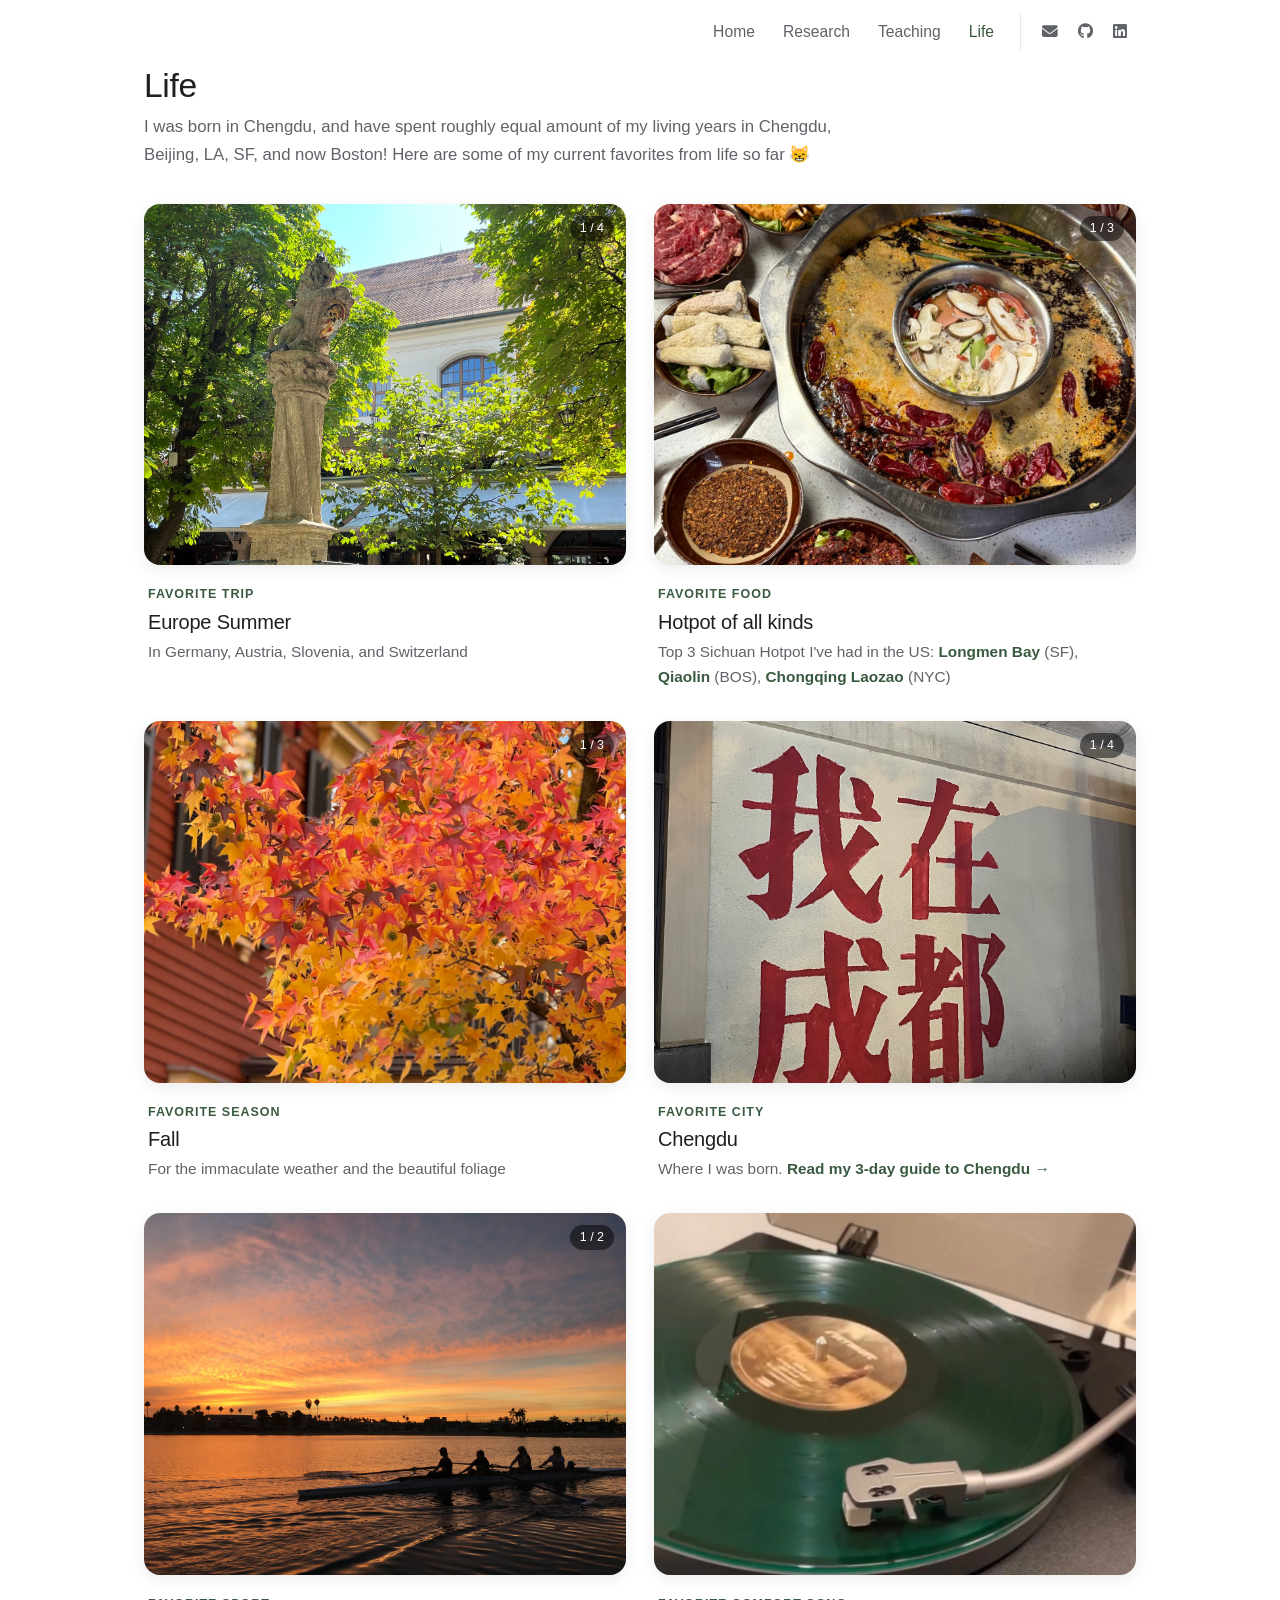
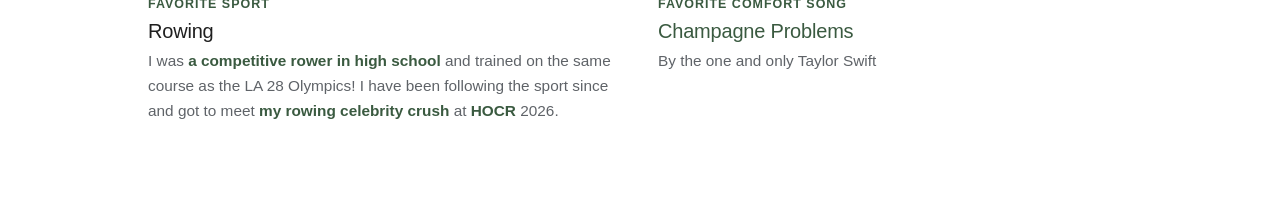
==== life.html @ c8f09372 "launching" ====
<!doctype html>
<html lang="en">
<head>
    <meta charset="utf-8">
    <meta name="viewport" content="width=device-width, initial-scale=1">
    <meta name="description" content="A few of Teresa Luo's current favorites from life.">
    <meta name="theme-color" content="#ffffff">
    <title>Life · Teresa Luo</title>
    <link rel="icon" href="data:image/svg+xml,<svg xmlns=%22http://www.w3.org/2000/svg%22 viewBox=%220 0 100 100%22><text y=%22.9em%22 font-size=%2290%22>🐼</text></svg>">
    <link rel="stylesheet" href="https://cdnjs.cloudflare.com/ajax/libs/font-awesome/6.5.2/css/all.min.css">
    <link rel="stylesheet" href="assets/site.css">
</head>
<body data-page="life">

<header class="site-header">
    <div class="wrap nav-row">
        <button class="nav-toggle" type="button" aria-label="Menu" aria-expanded="false"><i class="fa-solid fa-bars"></i></button>
        <nav class="site-nav" aria-label="Main">
            <a href="index.html" data-nav="home">Home</a>
            <a href="research.html" data-nav="research">Research</a>
            <a href="teaching.html" data-nav="teaching">Teaching</a>
            <a href="life.html" data-nav="life">Life</a>
            <span class="nav-icons">
                <a href="#" data-email="ude.dravrah.g@oulaseret" title="Email" aria-label="Email"><i class="fa-solid fa-envelope"></i></a>
                <a href="https://github.com/teresalluo" target="_blank" rel="noopener" title="GitHub" aria-label="GitHub"><i class="fa-brands fa-github"></i></a>
                <a href="https://www.linkedin.com/in/teresa-luo-lmk1210/" target="_blank" rel="noopener" title="LinkedIn" aria-label="LinkedIn"><i class="fa-brands fa-linkedin"></i></a>
            </span>
        </nav>
    </div>
</header>

<main class="wrap">
    <h1 class="page-title">Life</h1>
    <p class="page-intro">
        I was born in Chengdu, and have spent roughly equal amount of my living years in Chengdu, Beijing, LA,
        SF, and now Boston! Here are some of my current favorites from life so far 😸
    </p>

    <div class="fav-grid">

        <!-- Trip -->
        <article class="fav-card">
            <div class="carousel">
                <div class="carousel-track">
                    <figure class="slide">
                        <img src="images/life/trip-munich.jpg" alt="" data-ph="Munich">
                        <figcaption><b>Munich, Germany</b></figcaption>
                    </figure>
                    <figure class="slide">
                        <img src="images/life/trip-salzburg.jpg" alt="" data-ph="Salzburg">
                        <figcaption><b>Salzburg, Austria</b></figcaption>
                    </figure>
                    <figure class="slide">
                        <img src="images/life/trip-slovenia.jpg" alt="" data-ph="Slovenia">
                        <figcaption><b>Lake Bled, Slovenia</b></figcaption>
                    </figure>
                    <figure class="slide">
                        <img src="images/life/trip-switzerland.jpg" alt="" data-ph="Switzerland">
                        <figcaption><b>Männlichen, Switzerland</b></figcaption>
                    </figure>
                </div>
            </div>
            <div class="fav-label">
                <span class="kicker">Favorite trip</span>
                <h3>Europe Summer</h3>
                <p>In Germany, Austria, Slovenia, and Switzerland</p>
            </div>
        </article>


        <!-- Food -->
        <article class="fav-card">
            <div class="carousel">
                <div class="carousel-track">
                    <figure class="slide">
                        <img src="images/life/hotpot-1.jpg" alt="" data-ph="#1 Longmen Bay">
                        <figcaption><b>Sichuan Hotpot</b>All time favorite.</figcaption>
                    </figure>
                    <figure class="slide">
                        <img src="images/life/hotpot-2.jpg" alt="" data-ph="#2 Qiaolin">
                        <figcaption><b>Homemade Hotpot</b>Family tradition for Chinese New Year.</figcaption>
                    </figure>
                    <figure class="slide">
                        <img src="images/life/hotpot-3.jpg" alt="" data-ph="#3 Chongqing Laozao">
                        <figcaption><b>Beijing Lamb Hotpot</b>Perfect for winter.</figcaption>
                    </figure>
                </div>
            </div>
            <div class="fav-label">
                <span class="kicker">Favorite food</span>
                <h3>Hotpot of all kinds</h3>
                <p>Top 3 Sichuan Hotpot I've had in the US: <a href="https://share.google/31XPvJmdEYuAkTOsK" target="_blank" rel="noopener">Longmen Bay</a> (SF), <a href="https://share.google/3raqcWEhiXkG2h8Eh" target="_blank" rel="noopener">Qiaolin</a> (BOS), <a href="https://share.google/3NQvRjx6LR2bCLamO" target="_blank" rel="noopener">Chongqing Laozao</a> (NYC)</p>
            </div>
        </article>


        <!-- Season -->
        <article class="fav-card">
            <div class="carousel">
                <div class="carousel-track">
                    <figure class="slide">
                        <img src="images/life/boston-fall-1.jpg" alt="" data-ph="Boston fall 1">
                        <figcaption><b>Cambridge, MA</b></figcaption>
                    </figure>
                    <figure class="slide">
                        <img src="images/life/boston-fall-2.jpg" alt="" data-ph="Boston fall 2">
                        <figcaption><b>Boston, MA</b></figcaption>
                    </figure>
                    <figure class="slide">
                        <img src="images/life/berkeley-fall.jpg" alt="" data-ph="Berkeley fall">
                        <figcaption><b>Berkeley, CA</b></figcaption>
                    </figure>
                </div>
            </div>
            <div class="fav-label">
                <span class="kicker">Favorite season</span>
                <h3>Fall</h3>
                <p>For the immaculate weather and the beautiful foliage</p>
            </div>
        </article>

        <!-- City -->
        <article class="fav-card">
            <div class="carousel">
                <div class="carousel-track">
                    <figure class="slide">
                        <img src="images/life/chengdu-1.jpg" alt="" data-ph="Chengdu-1">
                        <figcaption><b>玉林 (Yulin)</b></figcaption>
                    </figure>
                    <figure class="slide">
                        <img src="images/life/chengdu-2.jpg" alt="" data-ph="Chengdu-2">
                        <figcaption><b>人民公园 (People's Park)</b></figcaption>
                    </figure>
                    <figure class="slide">
                        <img src="images/life/chengdu-3.jpg" alt="" data-ph="Chengdu-3">
                        <figcaption><b>宽窄巷子 (Kuanzhai Alley)</b></figcaption>
                    </figure>
                    <figure class="slide">
                        <img src="images/life/chengdu-4.jpg" alt="" data-ph="Chengdu-4">
                        <figcaption><b>熊猫谷 (Panda Valley)</b></figcaption>
                    </figure>
                </div>
            </div>
            <div class="fav-label">
                <span class="kicker">Favorite city</span>
                <h3>Chengdu</h3>
                <p>Where I was born. <a href="https://docs.google.com/document/d/1J1O_hslM74y4-bNJDD3VA3Fhli7TK6GT7sq55f9Pz04/edit?usp=sharing" target="_blank" rel="noopener noreferrer">Read my 3-day guide to Chengdu →</a></p>
            </div>
        </article>

        <!-- Sport -->
        <article class="fav-card">
            <div class="carousel">
                <div class="carousel-track">
                    <figure class="slide">
                        <img src="images/life/rowing-1.jpg" alt="" data-ph="rowing-1">
                        <figcaption><b>Long Beach 2019</b>Novice year!</figcaption>

                    </figure>
                    <figure class="slide">
                        <img src="images/life/rowing-2.jpg" alt="" data-ph="rowing-2">
                        <figcaption><b>Cambridge 2026</b>Women's Olympic team at HOCR.</figcaption>
                    </figure>
                </div>
            </div>
            <div class="fav-label">
                <span class="kicker">Favorite sport</span>
                <h3>Rowing</h3>
                <p>I was <a href="https://www.longbeachjuniorcrew.org/" target="_blank" rel="noopener">a competitive rower in high school</a> and trained on the same course as the LA 28 Olympics! I have been following the sport since and got to meet <a href="https://usrowing.org/rosters/2025-senior/kaitlin-knifton" target="_blank" rel="noopener">my rowing celebrity crush</a> at <a href="https://hocr.org/" target="_blank" rel="noopener">HOCR</a> 2026.  </p>
            </div>
        </article>


        <!-- Song -->
        <article class="fav-card">
            <div class="carousel">
                <div class="carousel-track">
                    <figure class="slide">
                        <img src="images/life/champagne-problems.jpg" alt="Green vinyl record playing on a turntable">
                    </figure>
                </div>
            </div>
            <div class="fav-label">
                <span class="kicker">Favorite comfort song</span>
                <h3><a href="https://www.youtube.com/watch?v=wMpqCRF7TKg" target="_blank" rel="noopener">Champagne Problems</a></h3>
                <p>By the one and only Taylor Swift</p>
            </div>
        </article>

    </div>
</main>

<script src="assets/site.js"></script>
</body>
</html>
---- assets/site.css ----
/* =========================================================
   Teresa Luo — personal site
   Shared styles for every page. Plain CSS, no framework.
   Tweak the tokens in :root to restyle the whole site.
   ========================================================= */

:root {
    --bg: #ffffff;
    --card: #ffffff;            /* card surfaces */
    --text: #1f1f1f;
    --muted: #5f6368;
    --faint: #9aa0a6;
    --line: #e9e9e7;
    --line-strong: #dddddd;     /* borders on hover */
    --soft: #f6f6f4;
    --accent: #3a5a40;          /* deep forest green: links, active nav, highlights */
    --accent-dark: #263d2b;     /* hover / pressed */
    --accent-soft: #eaf0eb;
    --tbd-bg: #fff6dc;          /* placeholder highlight, remove .tbd when text is final */
    --tbd-line: #e2b33c;
    --radius: 12px;
    --shadow: 0 4px 16px rgba(0, 0, 0, 0.08);
    --shadow-lg: 0 10px 30px rgba(0, 0, 0, 0.14);
    --ease: 0.3s cubic-bezier(.4, 0, .2, 1);
    --wrap: 1040px;
    --gutter: 24px;
}

* { box-sizing: border-box; }

html { scroll-behavior: smooth; }

body {
    margin: 0;
    background: var(--bg);
    color: var(--text);
    /* System font stack: San Francisco on Mac/iPhone, Segoe UI on Windows, Roboto on Android */
    font-family: -apple-system, BlinkMacSystemFont, "Segoe UI", Roboto, "Helvetica Neue", Arial, sans-serif;
    font-size: 17px;
    font-weight: 300;
    line-height: 1.65;
    -webkit-font-smoothing: antialiased;
}

img { max-width: 100%; display: block; }

a { color: var(--accent); text-decoration: none; transition: color var(--ease); }
a:hover { color: var(--accent-dark); text-decoration: underline; text-underline-offset: 3px; }

:focus-visible { outline: 2px solid var(--accent); outline-offset: 3px; border-radius: 4px; }

h1, h2, h3 { font-weight: 500; letter-spacing: -0.01em; line-height: 1.25; margin: 0; }

.wrap {
    max-width: var(--wrap);
    margin: 0 auto;
    padding: 0 var(--gutter);
}

.muted { color: var(--muted); }

/* ---------- Placeholder helpers ---------- */

/* Inline text that still needs writing. Delete the class when done. */
.tbd {
    background: var(--tbd-bg);
    border-bottom: 1.5px dashed var(--tbd-line);
    padding: 0 3px;
    border-radius: 3px;
    color: #6b5313;
}

/* Grey box that replaces any <img data-ph> whose file isn't there yet. */
.ph {
    width: 100%;
    height: 100%;
    min-height: 120px;
    display: flex;
    flex-direction: column;
    align-items: center;
    justify-content: center;
    gap: 4px;
    text-align: center;
    padding: 12px;
    background:
        repeating-linear-gradient(45deg, #f1f1ef 0 10px, #f7f7f5 10px 20px);
    color: var(--faint);
    font-size: 0.9rem;
}
.ph i { font-size: 1.6rem; margin-bottom: 2px; }
.ph span { color: var(--muted); font-weight: 500; }
.ph code { font-family: ui-monospace, SFMono-Regular, Menlo, monospace; font-size: 0.72rem; color: var(--faint); word-break: break-all; }

/* ---------- Header / nav ---------- */

.site-header {
    position: sticky;
    top: 0;
    z-index: 50;
    background: rgba(255, 255, 255, 0.94);
    backdrop-filter: blur(10px);
    -webkit-backdrop-filter: blur(10px);
    border-bottom: 1px solid transparent;
    transition: border-color var(--ease);
}
.site-header.scrolled { border-bottom-color: var(--line); }

.nav-row {
    display: flex;
    align-items: center;
    justify-content: flex-end;
    height: 64px;
}

.site-nav { display: flex; align-items: center; gap: 4px; }

.site-nav a {
    color: var(--muted);
    padding: 6px 12px;
    border-radius: 999px;
    font-size: 0.98rem;
}
.site-nav a:hover { color: var(--accent); text-decoration: none; }
.site-nav a.active { color: var(--accent); font-weight: 500; }

.nav-icons {
    display: flex;
    gap: 2px;
    margin-left: 10px;
    padding-left: 12px;
    border-left: 1px solid var(--line);
}
.nav-icons a { padding: 6px 9px; }

.nav-toggle {
    display: none;
    background: none;
    border: 0;
    font-size: 1.25rem;
    color: var(--text);
    padding: 8px;
    cursor: pointer;
}

/* ---------- Page scaffolding ---------- */

main.wrap { padding-bottom: 80px; }  /* bottom space on every page, and above the footer on Home */

.page-title { font-size: 2.1rem; font-weight: 400; margin-bottom: 0.4rem; }

.page-intro {
    color: var(--muted);
    max-width: 720px;
    margin: 0 0 2.2rem;
    font-size: 1.05rem;
}

.section-title {
    font-size: 1.35rem;
    font-weight: 500;
    margin-bottom: 0.9rem;
}

.block { margin-top: 64px; }

.kicker {
    display: inline-block;
    font-size: 0.78rem;
    font-weight: 600;
    letter-spacing: 0.08em;
    text-transform: uppercase;
    color: var(--accent);
}

.chip {
    display: inline-block;
    font-size: 0.8rem;
    font-weight: 500;
    padding: 2px 10px;
    border-radius: 999px;
    background: var(--soft);
    color: var(--muted);
    border: 1px solid var(--line);
}
.chip.accent { background: var(--accent-soft); color: var(--accent); border-color: #cfdfd2; }

.more-link { font-weight: 500; }

/* ---------- Footer ---------- */

.site-footer {
    margin-top: 0;
    padding: 0 var(--gutter) 28px;
    color: var(--faint);
    font-size: 0.88rem;
}
/* short, centered footer line instead of a full-width band */
.site-footer .wrap {
    max-width: 360px;
    padding: 12px 0 0;
    border-top: 1px solid var(--line);
    display: flex;
    flex-direction: column;
    align-items: center;
    gap: 2px;
    text-align: center;
}
.last-updated { font-size: 0.8rem; }
.site-footer a { color: var(--muted); }

/* =========================================================
   HOME
   ========================================================= */

.hero {
    display: grid;
    grid-template-columns: 280px 1fr;
    gap: 48px;
    align-items: center;        /* photo is vertically centered on the intro text */
}

.hero-photo {
    width: 280px;
    aspect-ratio: 4 / 5;
    border-radius: 18px;
    overflow: hidden;
    background: var(--soft);
    box-shadow: var(--shadow);
}
.hero-photo img { width: 100%; height: 100%; object-fit: cover; }


.hero-text h1 {
    font-size: 2.3rem;
    font-weight: 400;
    margin-bottom: 1rem;
}
.hero-text p { margin: 0 0 1rem; }
.hero-text p a { font-weight: 600; }  /* bold links in the intro bio */



/* Research on Home: left rule, title / authors / "venue | links" */
.home-pubs { display: flex; flex-direction: column; gap: 36px; max-width: 860px; }
.home-pub {
    border-left: 2px solid var(--line);
    padding: 2px 0 2px 18px;
    line-height: 1.6;
}
.home-pub .pub-title { margin-bottom: 2px; }
.eq-note { color: var(--muted); font-size: 0.82rem; }
.pub-meta { display: flex; flex-wrap: wrap; align-items: baseline; }
.pub-meta > * + *::before {
    content: "|";
    color: var(--muted);
    margin: 0 10px;
    display: inline-block;   /* keeps the bar from being underlined on link hover */
}
.pub-meta > span { color: var(--accent); }

/* News: fixed-height, scrollable list */
.news {
    max-height: 340px;
    overflow-y: auto;
    border: 1px solid var(--line);
    border-radius: var(--radius);
    padding: 4px 20px;
    scrollbar-width: thin;
    /* fade the bottom edge so it reads as scrollable */
    mask-image: linear-gradient(to bottom, #000 85%, transparent);
    -webkit-mask-image: linear-gradient(to bottom, #000 85%, transparent);
}
.news ul { list-style: none; margin: 0; padding: 0 0 40px; }
.news li {
    display: grid;
    grid-template-columns: 96px 1fr;
    gap: 16px;
    padding: 14px 0;
    border-bottom: 1px solid var(--line);
}
.news li:last-child { border-bottom: 0; }
.news time { color: var(--faint); font-size: 0.92rem; font-variant-numeric: tabular-nums; padding-top: 1px; }
.news p { margin: 0; }
.news .chip { margin-right: 6px; font-size: 0.72rem; padding: 1px 8px; vertical-align: 2px; }

/* =========================================================
   RESEARCH  (simple list: title / authors / venue | links)
   ========================================================= */

.pub-section { margin-top: 8px; }
.pub-section + .pub-section { margin-top: 56px; }

.pubs { display: flex; flex-direction: column; gap: 32px; max-width: 860px; }

.pub { line-height: 1.55; }
.pub-title { display: inline-block; color: var(--accent); font-size: 1.2rem; font-weight: 500; margin-bottom: 4px; }
.pub-title:hover { color: var(--accent-dark); }
.pub-authors { color: var(--muted); }
.pub-authors .me { color: var(--text); font-weight: 650; }  /* your name: raise to 700 for even bolder */
.pub-venue { color: var(--muted); font-style: italic; margin-top: 2px; }
.pub-links {
    display: flex;
    flex-wrap: wrap;
    gap: 4px 0;
    margin-top: 8px;
    font-family: ui-monospace, SFMono-Regular, Menlo, monospace;
    font-size: 0.88rem;
}
.pub-links a { color: var(--accent); text-decoration: underline; text-underline-offset: 4px; text-decoration-thickness: 1px; }
.pub-links a:hover { color: var(--accent-dark); }
.pub-links a.pending { opacity: 0.45; pointer-events: none; }
/* "publication / poster": slash added between links in the same row */
.pub-links > * + *::before {
    content: "/";
    display: inline-block;   /* keeps the slash from being underlined */
    margin: 0 10px;
    color: var(--muted);
    text-decoration: none;
}

/* link rows on the Projects page */
.research-links { display: flex; flex-wrap: wrap; gap: 6px 18px; }
.research-link { color: var(--text); font-size: 0.95rem; font-weight: 500; }
.research-link i { color: var(--accent); margin-right: 5px; width: 14px; }
.research-link:hover { color: var(--accent); }
.research-link.disabled { opacity: 0.5; pointer-events: none; }


/* =========================================================
   TEACHING  (timeline after stellakaval.github.io/teaching)
   ========================================================= */

.carousel-arrow {
    position: absolute;
    top: 50%;
    transform: translateY(-50%);
    width: 40px;
    height: 40px;
    border-radius: 50%;
    border: 0;
    background: rgba(255, 255, 255, 0.95);
    color: var(--text);
    box-shadow: var(--shadow);
    cursor: pointer;
    display: grid;
    place-items: center;
    font-size: 0.95rem;
    z-index: 2;
    transition: background var(--ease), opacity var(--ease);
}
.carousel-arrow:hover { background: #fff; color: var(--accent); }

/* --- Timeline --- */
/* Each phase gets its own vertical line; the gap between lines separates phases */
.phase {
    border-left: 2px solid var(--line);
    padding: 4px 0 6px 28px;
    margin-bottom: 44px;
}
.phase:last-child { margin-bottom: 0; }

.phase-term { font-size: 1.7rem; font-weight: 400; }
.phase-role { display: block; margin: 2px 0 12px; color: var(--muted); font-size: 1.02rem; }
.phase-role b { color: var(--text); font-weight: 500; }
.phase > p { max-width: 720px; margin: 0 0 14px; }
/* bold links inside sentences on the Teaching and Life pages (same weight as the Home bio) */
body[data-page="teaching"] main p a,
body[data-page="life"] main p a { font-weight: 600; }

.phase-sub { font-size: 1.05rem; font-weight: 500; margin: 26px 0 10px; }

.resource-list { display: grid; gap: 12px; max-width: 760px; }

.resource-card {
    display: flex;
    align-items: center;
    gap: 16px;
    padding: 10px;
    border: 1px solid var(--line);
    border-radius: var(--radius);
    color: var(--text);
    transition: box-shadow var(--ease), transform var(--ease), border-color var(--ease);
}
.resource-card:hover {
    text-decoration: none;
    color: var(--text);
    box-shadow: var(--shadow);
    transform: translateY(-2px);
    border-color: var(--line-strong);
}
.resource-card.disabled { opacity: 0.6; pointer-events: none; }

.resource-thumb {
    position: relative;
    flex: 0 0 128px;
    height: 72px;
    border-radius: 8px;
    overflow: hidden;
    background: var(--soft);
    display: grid;
    place-items: center;
    color: var(--accent);
    font-size: 1.5rem;
}
.resource-thumb img { position: absolute; inset: 0; width: 100%; height: 100%; object-fit: cover; }
.resource-thumb .play {
    position: relative;
    width: 34px;
    height: 34px;
    border-radius: 50%;
    background: rgba(0, 0, 0, 0.6);
    color: #fff;
    font-size: 0.8rem;
    display: grid;
    place-items: center;
}
.resource-title { display: block; font-weight: 500; line-height: 1.3; }
.resource-label { display: block; color: var(--muted); font-size: 0.9rem; margin-top: 2px; }

.phase-photos {
    display: grid;
    grid-template-columns: repeat(3, 1fr);
    gap: 10px;
    max-width: 760px;
    margin-top: 14px;
}
.phase-photos figure { margin: 0; aspect-ratio: 4 / 3; border-radius: 10px; overflow: hidden; background: var(--soft); }
.phase-photos img { width: 100%; height: 100%; object-fit: cover; }

/* Expandable stories */
.story {
    max-width: 760px;
    border: 1px solid var(--line);
    border-radius: var(--radius);
    padding: 0 18px;
    margin-bottom: 10px;
    background: var(--card);
}
.story summary {
    cursor: pointer;
    list-style: none;
    padding: 14px 0;
    font-weight: 500;
    display: flex;
    justify-content: space-between;
    gap: 12px;
}
.story summary::-webkit-details-marker { display: none; }
.story summary::after { content: "+"; color: var(--accent); font-size: 1.3rem; line-height: 1; }
.story[open] summary::after { content: "–"; }
.story p { margin: 0 0 16px; color: var(--muted); }

/* Memories grid (each card reuses the Life page carousel) */
.memories {
    display: grid;
    grid-template-columns: repeat(2, 1fr);
    gap: 32px 28px;
}

/* =========================================================
   PROJECTS
   ========================================================= */

.project-grid {
    display: grid;
    grid-template-columns: repeat(2, 1fr);
    gap: 24px;
}

.project-card {
    border: 1px solid var(--line);
    border-radius: var(--radius);
    overflow: hidden;
    background: var(--card);
    transition: box-shadow var(--ease), transform var(--ease);
    display: flex;
    flex-direction: column;
}
.project-card:hover { box-shadow: var(--shadow); transform: translateY(-3px); }
.project-cover { aspect-ratio: 16 / 9; background: var(--soft); overflow: hidden; }
.project-cover img { width: 100%; height: 100%; object-fit: cover; }
.project-body { padding: 18px 20px 20px; display: flex; flex-direction: column; gap: 8px; flex: 1; }
.project-body h3 { font-size: 1.2rem; }
.project-body p { margin: 0; color: var(--muted); }
.project-tags { display: flex; flex-wrap: wrap; gap: 6px; }
.project-links { display: flex; flex-wrap: wrap; gap: 6px 18px; margin-top: auto; padding-top: 6px; }

.project-grid.compact { grid-template-columns: repeat(3, 1fr); gap: 16px; }
.project-grid.compact .project-cover { display: none; }
.project-grid.compact .project-body h3 { font-size: 1.05rem; }

.draft-note {
    display: flex;
    gap: 10px;
    align-items: baseline;
    padding: 10px 14px;
    border-radius: 10px;
    background: var(--tbd-bg);
    color: #6b5313;
    font-size: 0.92rem;
    margin-bottom: 16px;
}

/* =========================================================
   LIFE  (cards after joycegill.github.io/travel, but each one is a carousel)
   ========================================================= */

.fav-grid {
    display: grid;
    grid-template-columns: repeat(2, 1fr);
    gap: 32px 28px;
}

.fav-card { margin: 0; }

.carousel {
    position: relative;
    aspect-ratio: 4 / 3;
    border-radius: 16px;
    overflow: hidden;
    background: var(--soft);
    box-shadow: var(--shadow);
    transition: transform var(--ease), box-shadow var(--ease);
}
.fav-card:hover .carousel { transform: translateY(-4px); box-shadow: var(--shadow-lg); }

.carousel-track {
    display: flex;
    height: 100%;
    overflow-x: auto;
    scroll-snap-type: x mandatory;
    scrollbar-width: none;
}
.carousel-track::-webkit-scrollbar { display: none; }

.carousel .slide {
    position: relative;
    flex: 0 0 100%;
    height: 100%;
    margin: 0;
    scroll-snap-align: start;
    overflow: hidden;
}
.carousel .slide img {
    width: 100%;
    height: 100%;
    object-fit: cover;
    transition: transform 0.5s ease;
}
.fav-card:hover .slide img { transform: scale(1.04); }

/* Per-photo caption: slides up on hover */
.carousel .slide figcaption {
    position: absolute;
    left: 0;
    right: 0;
    bottom: 0;
    padding: 48px 20px 18px;
    background: linear-gradient(transparent, rgba(0, 0, 0, 0.78));
    color: #fff;
    font-size: 0.98rem;
    line-height: 1.45;
    transform: translateY(100%);
    transition: transform 0.35s ease;
}
.carousel .slide figcaption b { display: block; font-weight: 600; font-size: 1.05rem; }
.carousel .slide figcaption a { color: #fff; text-decoration: underline; }
.fav-card:hover .slide figcaption,
.fav-card:focus-within .slide figcaption { transform: none; }

.carousel-arrow { opacity: 0; width: 36px; height: 36px; }
.carousel-arrow.prev { left: 12px; }
.carousel-arrow.next { right: 12px; }
.fav-card:hover .carousel-arrow,
.carousel-arrow:focus-visible { opacity: 1; }
.carousel-arrow:disabled { opacity: 0 !important; pointer-events: none; }

.carousel-count {
    position: absolute;
    top: 12px;
    right: 12px;
    z-index: 2;
    padding: 2px 10px;
    border-radius: 999px;
    background: rgba(0, 0, 0, 0.5);
    color: #fff;
    font-size: 0.78rem;
    font-variant-numeric: tabular-nums;
    pointer-events: none;
}

.fav-label { padding: 14px 4px 0; }
.fav-label h3 { font-size: 1.25rem; font-weight: 500; margin-top: 2px; }
.fav-label p { margin: 4px 0 0; color: var(--muted); font-size: 0.96rem; }

/* Touch screens have no hover: keep captions + arrows visible */
@media (hover: none) {
    .carousel .slide figcaption { transform: none; }
    .carousel-arrow { opacity: 1; }
}

/* =========================================================
   Responsive
   ========================================================= */

@media (max-width: 880px) {
    .hero { grid-template-columns: 1fr; gap: 28px; }
    .hero-photo { width: 220px; }
    .project-grid.compact { grid-template-columns: 1fr 1fr; }
}

@media (max-width: 760px) {
    :root { --gutter: 16px; }
    body { font-size: 16px; }

    .nav-toggle { display: block; }
    .site-nav {
        display: none;
        position: absolute;
        top: 64px;
        left: 0;
        right: 0;
        flex-direction: column;
        align-items: stretch;
        padding: 8px 16px 16px;
        background: var(--bg);
        border-bottom: 1px solid var(--line);
        box-shadow: var(--shadow);
    }
    .site-nav.open { display: flex; }
    .site-nav a { padding: 10px 12px; }
    .nav-icons { margin: 8px 0 0; padding: 8px 0 0; border-left: 0; border-top: 1px solid var(--line); }

    .page-title { font-size: 1.8rem; }
    .hero-text h1 { font-size: 1.9rem; }


    .news li { grid-template-columns: 1fr; gap: 2px; }

    .project-grid, .project-grid.compact, .fav-grid, .memories { grid-template-columns: 1fr; }


    .phase { padding-left: 18px; }
    .phase-term { font-size: 1.45rem; }
    .resource-thumb { flex-basis: 96px; height: 60px; }
    .phase-photos { grid-template-columns: 1fr 1fr; }
}
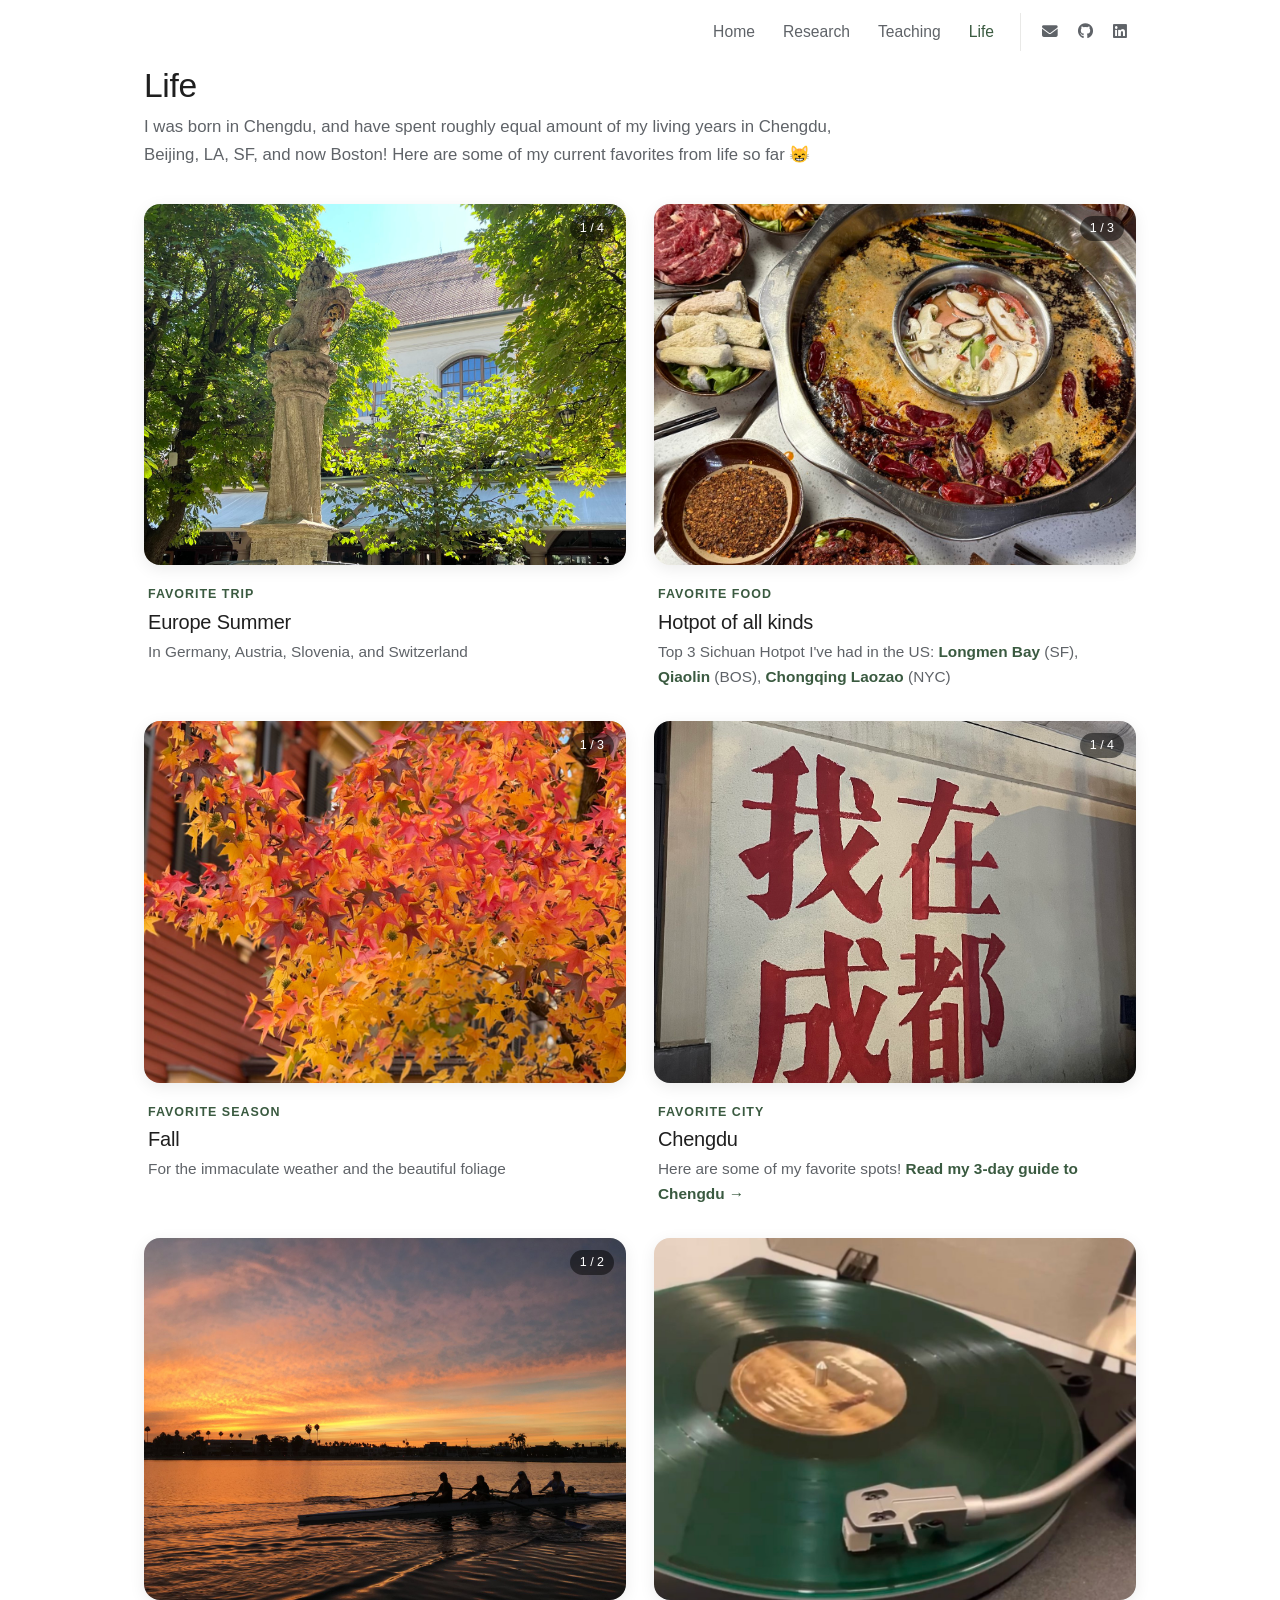
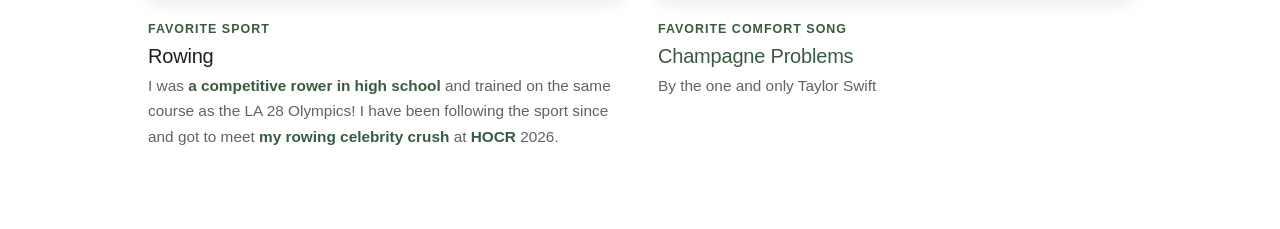
==== commit 371d90b8: "tweaks to life page" ====
--- a/life.html
+++ b/life.html
@@ -144,7 +144,7 @@
             <div class="fav-label">
                 <span class="kicker">Favorite city</span>
                 <h3>Chengdu</h3>
-                <p>Where I was born. <a href="https://docs.google.com/document/d/1J1O_hslM74y4-bNJDD3VA3Fhli7TK6GT7sq55f9Pz04/edit?usp=sharing" target="_blank" rel="noopener noreferrer">Read my 3-day guide to Chengdu →</a></p>
+                <p>Here are some of my favorite spots! <a href="https://docs.google.com/document/d/1J1O_hslM74y4-bNJDD3VA3Fhli7TK6GT7sq55f9Pz04/edit?usp=sharing" target="_blank" rel="noopener noreferrer">Read my 3-day guide to Chengdu →</a></p>
             </div>
         </article>
 
@@ -159,7 +159,7 @@
                     </figure>
                     <figure class="slide">
                         <img src="images/life/rowing-2.jpg" alt="" data-ph="rowing-2">
-                        <figcaption><b>Cambridge 2026</b>Women's Olympic team at HOCR.</figcaption>
+                        <figcaption><b>Cambridge 2026</b>US Women's Olympic team at HOCR.</figcaption>
                     </figure>
                 </div>
             </div>
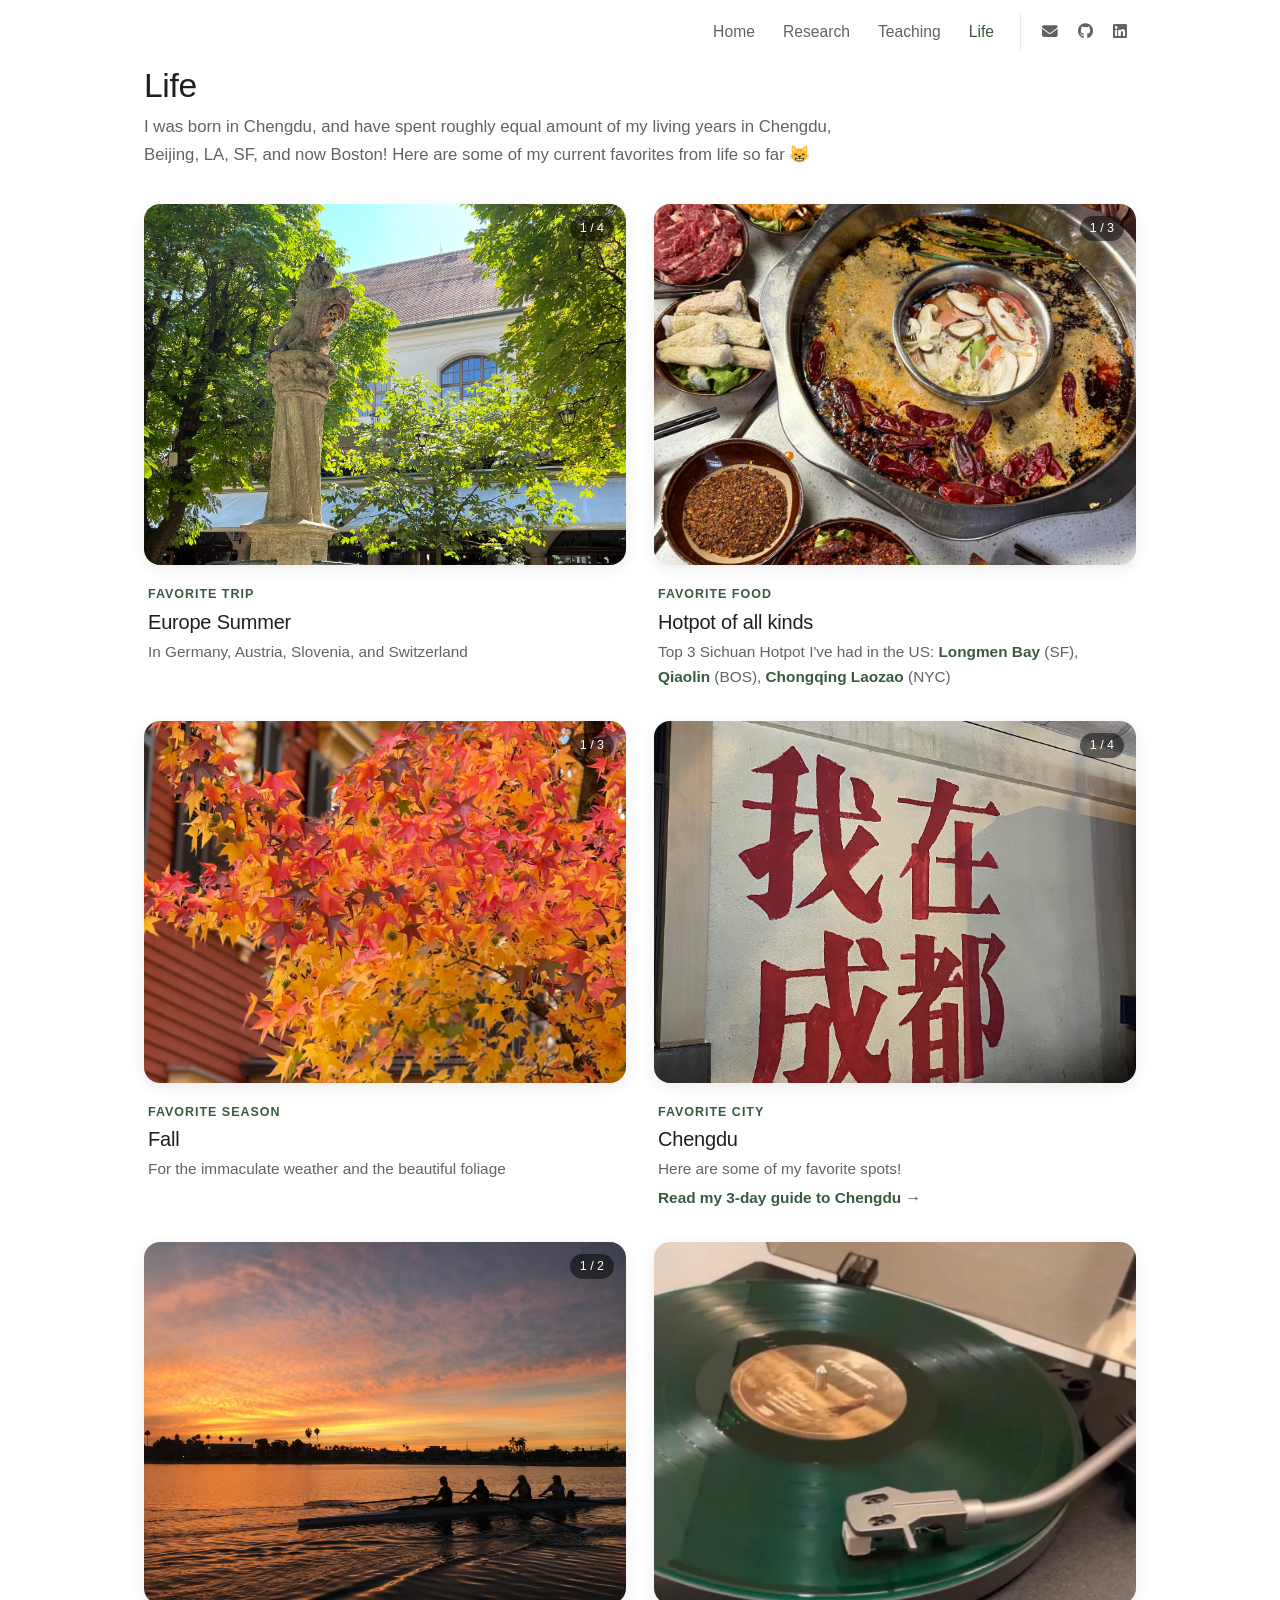
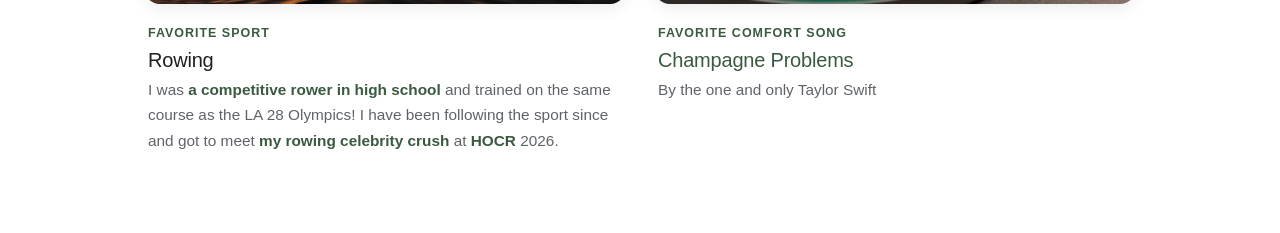
==== commit d03fd5ca: "more formatting" ====
--- a/life.html
+++ b/life.html
@@ -144,7 +144,10 @@
             <div class="fav-label">
                 <span class="kicker">Favorite city</span>
                 <h3>Chengdu</h3>
-                <p>Here are some of my favorite spots! <a href="https://docs.google.com/document/d/1J1O_hslM74y4-bNJDD3VA3Fhli7TK6GT7sq55f9Pz04/edit?usp=sharing" target="_blank" rel="noopener noreferrer">Read my 3-day guide to Chengdu →</a></p>
+                <p>Here are some of my favorite spots!</p>
+                <p>
+                    <a href="https://docs.google.com/document/d/1J1O_hslM74y4-bNJDD3VA3Fhli7TK6GT7sq55f9Pz04/edit?usp=sharing" target="_blank" rel="noopener noreferrer">Read my 3-day guide to Chengdu →</a>
+                </p>
             </div>
         </article>
 
--- a/assets/site.css
+++ b/assets/site.css
@@ -217,6 +217,7 @@
     grid-template-columns: 280px 1fr;
     gap: 48px;
     align-items: center;        /* photo is vertically centered on the intro text */
+    padding-top: 48px;          /* space between the nav bar and the intro */
 }
 
 .hero-photo {
@@ -353,7 +354,7 @@
 /* --- Timeline --- */
 /* Each phase gets its own vertical line; the gap between lines separates phases */
 .phase {
-    border-left: 2px solid var(--line);
+    border-left: 2px solid #909a78;  /* sage green */
     padding: 4px 0 6px 28px;
     margin-bottom: 44px;
 }
@@ -632,6 +633,7 @@
     .nav-icons { margin: 8px 0 0; padding: 8px 0 0; border-left: 0; border-top: 1px solid var(--line); }
 
     .page-title { font-size: 1.8rem; }
+    .hero { padding-top: 28px; }
     .hero-text h1 { font-size: 1.9rem; }
 
 
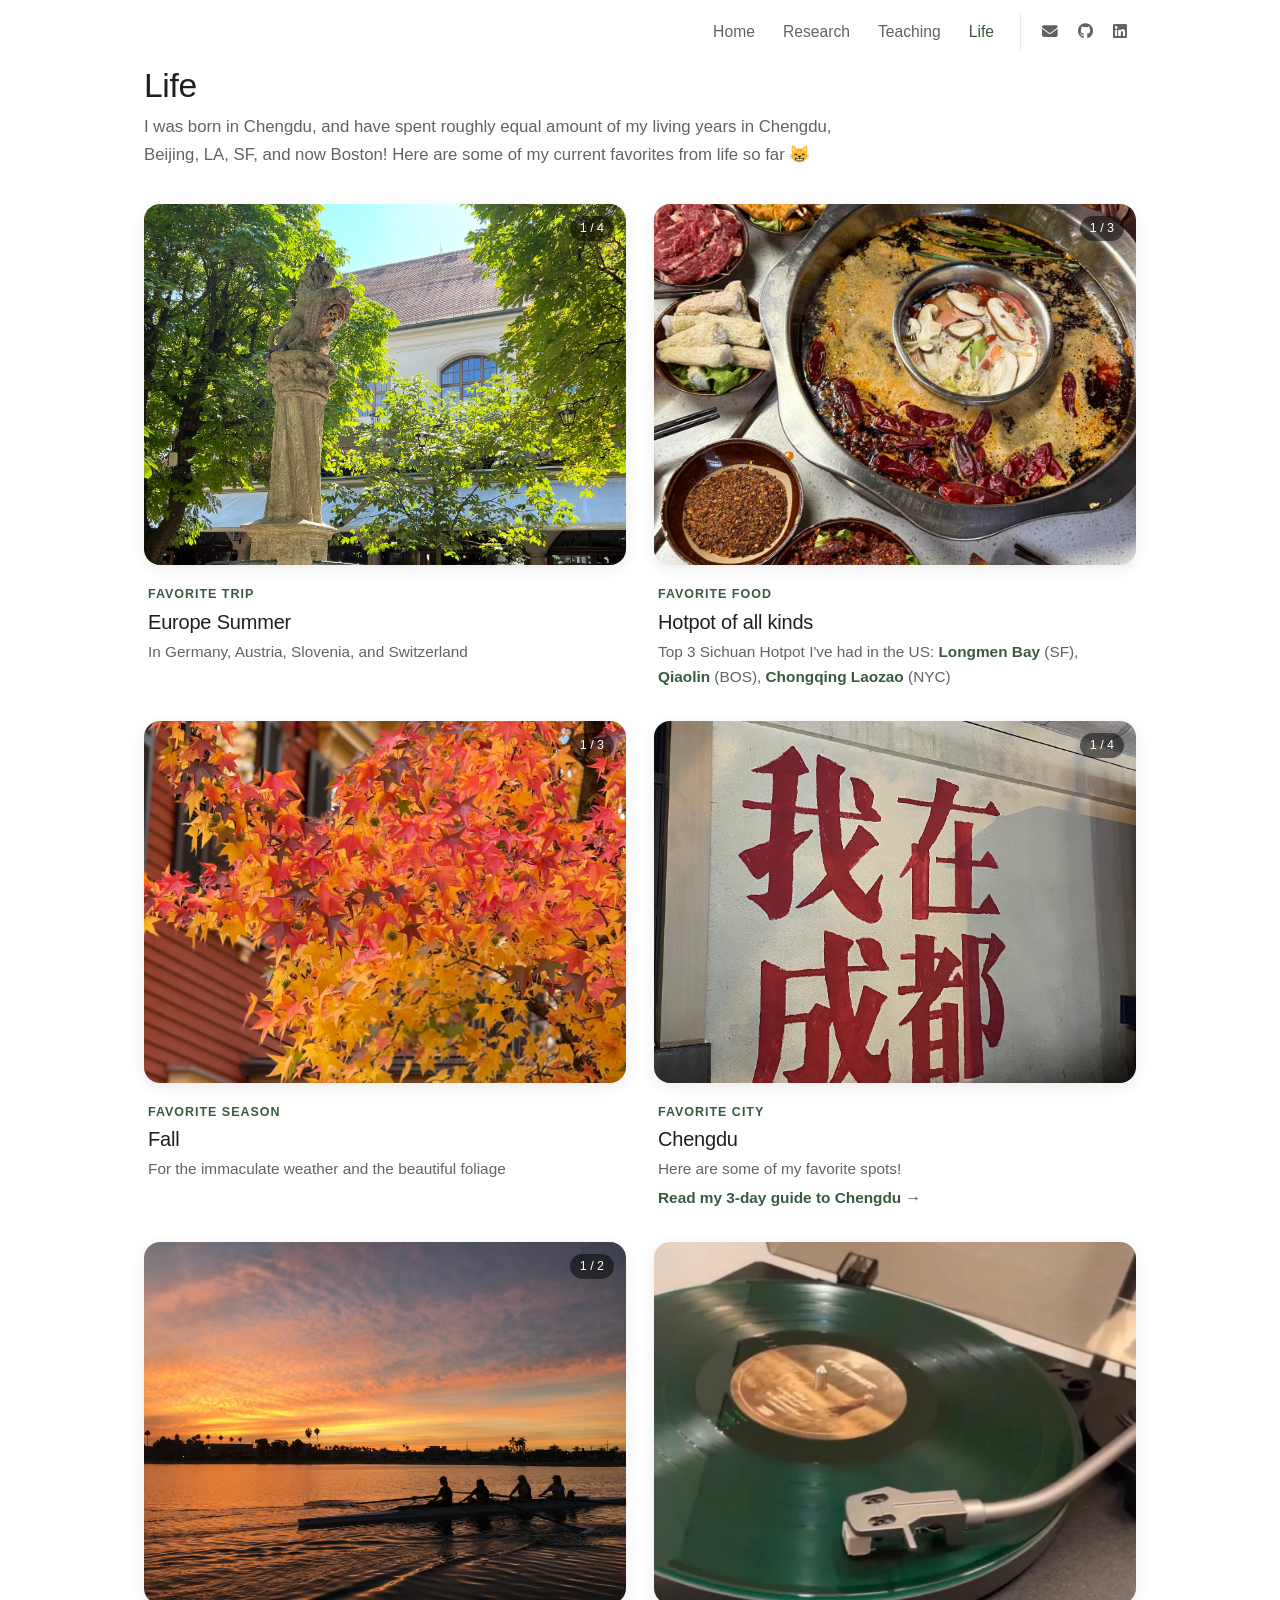
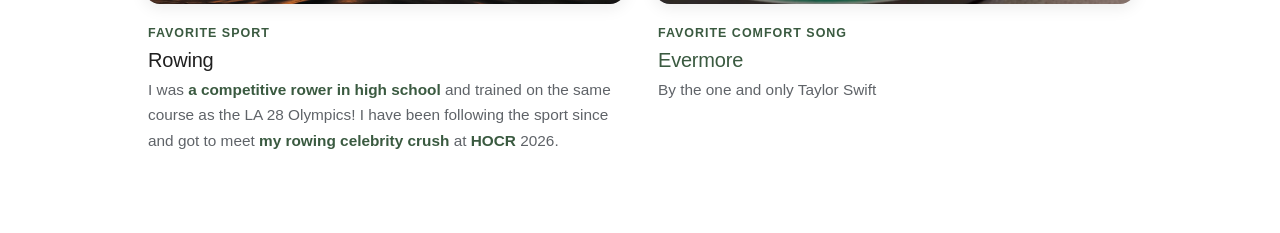
==== commit a7293fb2: "more tweaks" ====
--- a/life.html
+++ b/life.html
@@ -185,7 +185,7 @@
             </div>
             <div class="fav-label">
                 <span class="kicker">Favorite comfort song</span>
-                <h3><a href="https://www.youtube.com/watch?v=wMpqCRF7TKg" target="_blank" rel="noopener">Champagne Problems</a></h3>
+                <h3><a href="https://www.youtube.com/watch?v=EXLgZZE072g" target="_blank" rel="noopener">Evermore</a></h3>
                 <p>By the one and only Taylor Swift</p>
             </div>
         </article>
